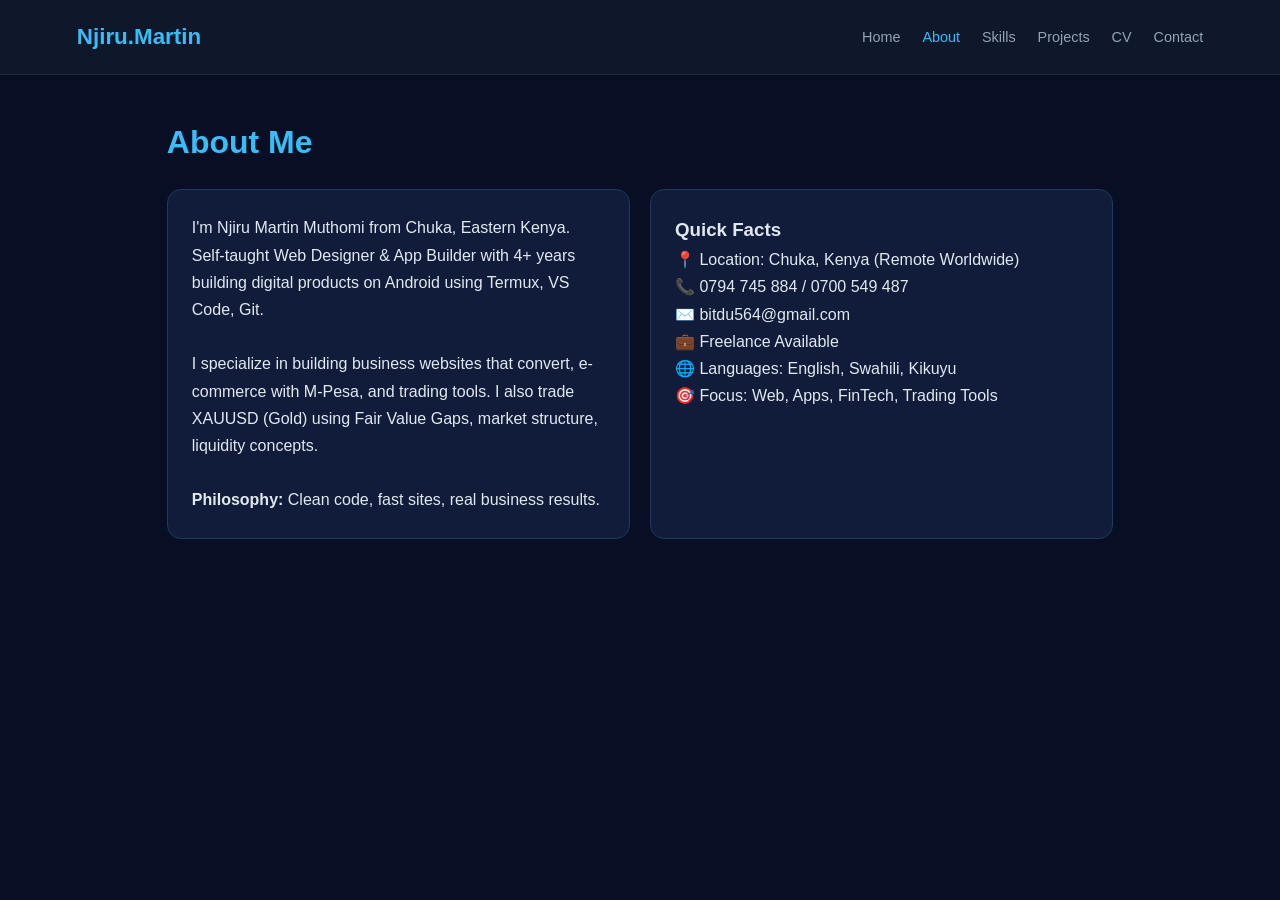
==== about.html @ 204bd2c3 "Comprehensive multi-page portfolio" ====
<!DOCTYPE html><html><head><meta charset="UTF-8"><meta name="viewport" content="width=device-width,initial-scale=1"><title>About - Martin</title><link rel="stylesheet" href="style.css"></head><body>
<nav><div class="logo">Njiru.Martin</div><div class="links"><a href="index.html">Home</a><a class="active" href="about.html">About</a><a href="skills.html">Skills</a><a href="projects.html">Projects</a><a href="cv.html">CV</a><a href="contact.html">Contact</a></div></nav>
<div class="container"><h2 class="section-title">About Me</h2><div class="grid2"><div class="card"><p>I'm Njiru Martin Muthomi from Chuka, Eastern Kenya. Self-taught Web Designer & App Builder with 4+ years building digital products on Android using Termux, VS Code, Git.</p><br><p>I specialize in building business websites that convert, e-commerce with M-Pesa, and trading tools. I also trade XAUUSD (Gold) using Fair Value Gaps, market structure, liquidity concepts.</p><br><p><b>Philosophy:</b> Clean code, fast sites, real business results.</p></div><div class="card"><h3>Quick Facts</h3><p>📍 Location: Chuka, Kenya (Remote Worldwide)<br>📞 0794 745 884 / 0700 549 487<br>✉️ bitdu564@gmail.com<br>💼 Freelance Available<br>🌐 Languages: English, Swahili, Kikuyu<br>🎯 Focus: Web, Apps, FinTech, Trading Tools</p></div></div></div>
</body></html>
---- style.css ----
*{margin:0;padding:0;box-sizing:border-box;font-family:'Poppins',sans-serif}
body{background:#080e24;color:#e2e8f0;line-height:1.7}
a{color:#38bdf8;text-decoration:none}
nav{display:flex;justify-content:space-between;align-items:center;padding:18px 6%;background:#0f172a;position:sticky;top:0;z-index:100;border-bottom:1px solid #1e293b}
nav .logo{font-weight:800;color:#38bdf8;font-size:1.4rem}
nav .links a{margin-left:22px;color:#94a3b8;font-size:0.9rem}
nav .links a.active, nav .links a:hover{color:#38bdf8}
.container{max-width:1100px;margin:0 auto;padding:40px 6%}
.hero{display:grid;grid-template-columns:1.2fr 0.8fr;gap:40px;align-items:center;padding:80px 6%}
.hero img{width:320px;height:320px;border-radius:20px;object-fit:cover;border:3px solid #38bdf8;box-shadow:0 10px 40px rgba(56,189,248,0.2)}
.hero h1{font-size:3rem;line-height:1.1}
.hero h1 span{color:#38bdf8}
.btn{background:#38bdf8;color:#080e24;padding:12px 26px;border-radius:10px;font-weight:700;display:inline-block;margin-top:12px;margin-right:10px}
.btn-outline{border:1px solid #38bdf8;color:#38bdf8;background:transparent}
.card{background:#101c3a;border:1px solid #1e3a5f;border-radius:14px;padding:24px;margin-bottom:18px}
.grid2{display:grid;grid-template-columns:1fr 1fr;gap:20px}
.grid3{display:grid;grid-template-columns:repeat(auto-fit,minmax(280px,1fr));gap:20px}
.tag{border:1px solid #38bdf855;background:#0a1228;padding:5px 12px;border-radius:20px;font-size:0.78rem;margin:4px;display:inline-block}
.section-title{font-size:2rem;color:#38bdf8;margin-bottom:20px}
.timeline{border-left:2px solid #1e3a5f;padding-left:20px;margin-left:10px}
.timeline-item{margin-bottom:28px;position:relative}
.timeline-item::before{content:'';width:12px;height:12px;background:#38bdf8;border-radius:50%;position:absolute;left:-27px;top:6px}
@media(max-width:800px){.hero{grid-template-columns:1fr;text-align:center}.hero img{width:200px;height:200px;margin:0 auto}.grid2{grid-template-columns:1fr}nav .links{display:none}}
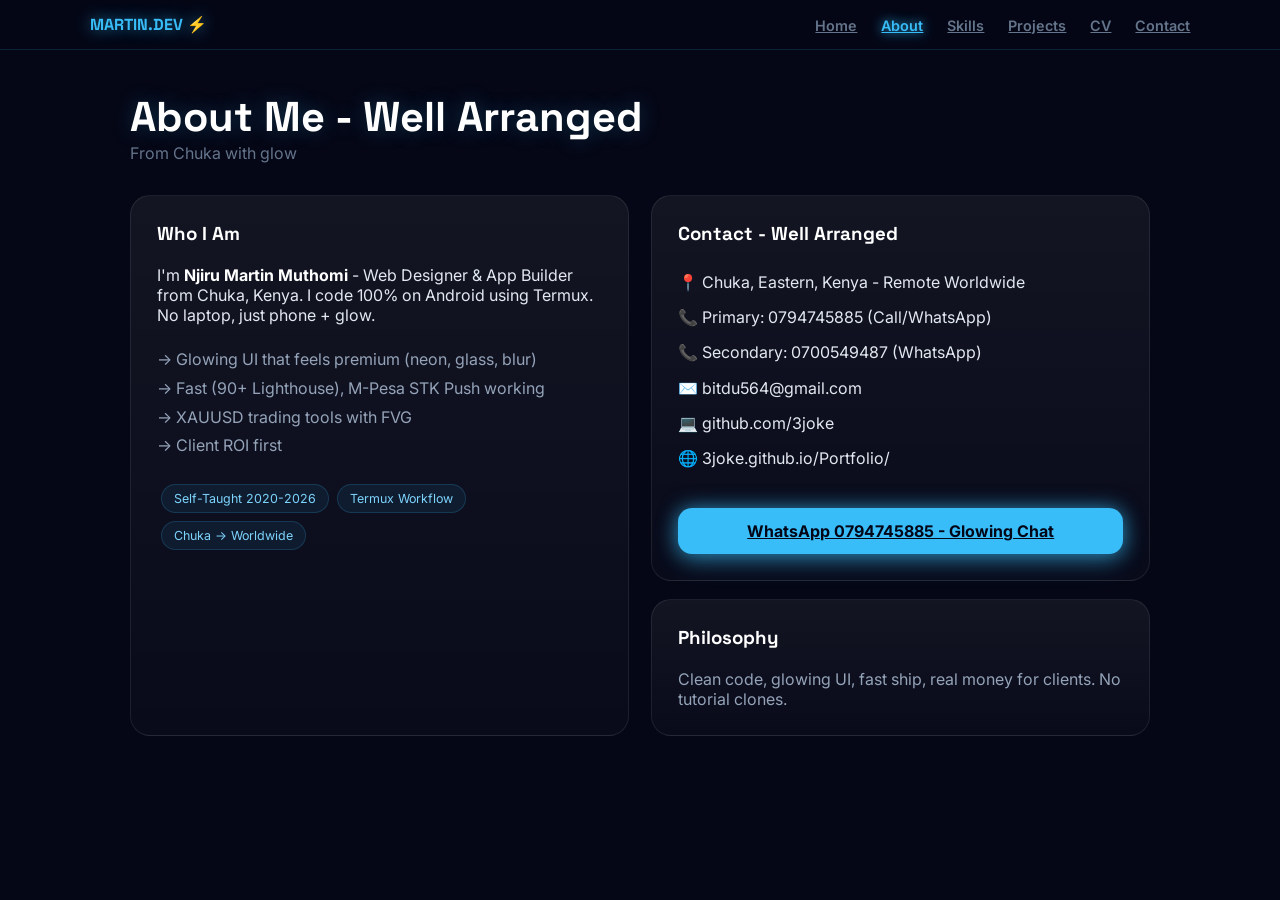
==== commit 01e70707: "FULL GLOWING REBUILD via python - 15 skills detailed CV 0794745885 0700549487" ====
--- a/about.html
+++ b/about.html
@@ -1,4 +1,3 @@
 <!DOCTYPE html><html><head><meta charset="UTF-8"><meta name="viewport" content="width=device-width,initial-scale=1"><title>About - Martin</title><link rel="stylesheet" href="style.css"></head><body>
-<nav><div class="logo">Njiru.Martin</div><div class="links"><a href="index.html">Home</a><a class="active" href="about.html">About</a><a href="skills.html">Skills</a><a href="projects.html">Projects</a><a href="cv.html">CV</a><a href="contact.html">Contact</a></div></nav>
-<div class="container"><h2 class="section-title">About Me</h2><div class="grid2"><div class="card"><p>I'm Njiru Martin Muthomi from Chuka, Eastern Kenya. Self-taught Web Designer & App Builder with 4+ years building digital products on Android using Termux, VS Code, Git.</p><br><p>I specialize in building business websites that convert, e-commerce with M-Pesa, and trading tools. I also trade XAUUSD (Gold) using Fair Value Gaps, market structure, liquidity concepts.</p><br><p><b>Philosophy:</b> Clean code, fast sites, real business results.</p></div><div class="card"><h3>Quick Facts</h3><p>📍 Location: Chuka, Kenya (Remote Worldwide)<br>📞 0794 745 884 / 0700 549 487<br>✉️ bitdu564@gmail.com<br>💼 Freelance Available<br>🌐 Languages: English, Swahili, Kikuyu<br>🎯 Focus: Web, Apps, FinTech, Trading Tools</p></div></div></div>
-</body></html>
+<nav><div class="logo">MARTIN.DEV ⚡</div><div class="links"><a href="index.html">Home</a><a class="active" href="about.html">About</a><a href="skills.html">Skills</a><a href="projects.html">Projects</a><a href="cv.html">CV</a><a href="contact.html">Contact</a></div></nav>
+<div class="container"><h2 class="section-title">About Me - Well Arranged</h2><p class="section-sub">From Chuka with glow</p><div class="grid2"><div class="glow-card"><h3 style="color:white">Who I Am</h3><br><p>I'm <b style="color:white">Njiru Martin Muthomi</b> - Web Designer & App Builder from Chuka, Kenya. I code 100% on Android using Termux. No laptop, just phone + glow.</p><br><p style="color:#94a3b8;line-height:1.8">→ Glowing UI that feels premium (neon, glass, blur)<br>→ Fast (90+ Lighthouse), M-Pesa STK Push working<br>→ XAUUSD trading tools with FVG<br>→ Client ROI first</p><br><span class="tag">Self-Taught 2020-2026</span><span class="tag">Termux Workflow</span><span class="tag">Chuka → Worldwide</span></div><div><div class="glow-card"><h3 style="color:white">Contact - Well Arranged</h3><br><p style="line-height:2.2">📍 Chuka, Eastern, Kenya - Remote Worldwide<br>📞 Primary: 0794745885 (Call/WhatsApp)<br>📞 Secondary: 0700549487 (WhatsApp)<br>✉️ bitdu564@gmail.com<br>💻 github.com/3joke<br>🌐 3joke.github.io/Portfolio/</p><br><a href="https://wa.me/254794745885" class="btn btn-primary" style="width:100%;text-align:center">WhatsApp 0794745885 - Glowing Chat</a></div><div class="glow-card" style="margin-top:18px"><h3 style="color:white">Philosophy</h3><br><p style="color:#94a3b8">Clean code, glowing UI, fast ship, real money for clients. No tutorial clones.</p></div></div></div></div></body></html>
--- a/style.css
+++ b/style.css
@@ -1,23 +1,29 @@
-*{margin:0;padding:0;box-sizing:border-box;font-family:'Poppins',sans-serif}
-body{background:#080e24;color:#e2e8f0;line-height:1.7}
-a{color:#38bdf8;text-decoration:none}
-nav{display:flex;justify-content:space-between;align-items:center;padding:18px 6%;background:#0f172a;position:sticky;top:0;z-index:100;border-bottom:1px solid #1e293b}
-nav .logo{font-weight:800;color:#38bdf8;font-size:1.4rem}
-nav .links a{margin-left:22px;color:#94a3b8;font-size:0.9rem}
-nav .links a.active, nav .links a:hover{color:#38bdf8}
-.container{max-width:1100px;margin:0 auto;padding:40px 6%}
-.hero{display:grid;grid-template-columns:1.2fr 0.8fr;gap:40px;align-items:center;padding:80px 6%}
-.hero img{width:320px;height:320px;border-radius:20px;object-fit:cover;border:3px solid #38bdf8;box-shadow:0 10px 40px rgba(56,189,248,0.2)}
-.hero h1{font-size:3rem;line-height:1.1}
-.hero h1 span{color:#38bdf8}
-.btn{background:#38bdf8;color:#080e24;padding:12px 26px;border-radius:10px;font-weight:700;display:inline-block;margin-top:12px;margin-right:10px}
-.btn-outline{border:1px solid #38bdf8;color:#38bdf8;background:transparent}
-.card{background:#101c3a;border:1px solid #1e3a5f;border-radius:14px;padding:24px;margin-bottom:18px}
-.grid2{display:grid;grid-template-columns:1fr 1fr;gap:20px}
-.grid3{display:grid;grid-template-columns:repeat(auto-fit,minmax(280px,1fr));gap:20px}
-.tag{border:1px solid #38bdf855;background:#0a1228;padding:5px 12px;border-radius:20px;font-size:0.78rem;margin:4px;display:inline-block}
-.section-title{font-size:2rem;color:#38bdf8;margin-bottom:20px}
-.timeline{border-left:2px solid #1e3a5f;padding-left:20px;margin-left:10px}
-.timeline-item{margin-bottom:28px;position:relative}
-.timeline-item::before{content:'';width:12px;height:12px;background:#38bdf8;border-radius:50%;position:absolute;left:-27px;top:6px}
-@media(max-width:800px){.hero{grid-template-columns:1fr;text-align:center}.hero img{width:200px;height:200px;margin:0 auto}.grid2{grid-template-columns:1fr}nav .links{display:none}}
+@import url('https://fonts.googleapis.com/css2?family=Space+Grotesk:wght@700&family=Inter:wght@400;600&display=swap');
+*{margin:0;padding:0;box-sizing:border-box}body{font-family:'Inter',sans-serif;background:#050716;color:#e2e8f0;overflow-x:hidden}
+h1,h2,h3,.logo{font-family:'Space Grotesk',sans-serif}
+nav{position:fixed;top:0;width:100%;z-index:999;display:flex;justify-content:space-between;align-items:center;padding:14px 7%;background:rgba(5,7,22,0.9);backdrop-filter:blur(14px);border-bottom:1px solid rgba(56,189,248,0.15)}
+.logo{color:#38bdf8;font-weight:700;text-shadow:0 0 15px rgba(56,189,248,0.7)}
+.links a{margin-left:24px;color:#64748b;font-weight:600;font-size:0.9rem;transition:0.3s}.links a:hover,.links a.active{color:#38bdf8;text-shadow:0 0 12px #38bdf8}
+.hero{min-height:100vh;display:grid;grid-template-columns:1.15fr 0.85fr;align-items:center;padding:120px 7% 70px;gap:50px;background:radial-gradient(600px at 20% 10%,rgba(56,189,248,0.12),transparent),radial-gradient(800px at 80% 90%,rgba(129,140,248,0.1),transparent)}
+.hero h1{font-size:clamp(2.4rem,5vw,4rem);line-height:.95;color:white;text-shadow:0 0 25px rgba(56,189,248,0.2)}
+.hero h1 span{background:linear-gradient(90deg,#38bdf8,#818cf8,#38bdf8);background-size:200%;-webkit-background-clip:text;-webkit-text-fill-color:transparent;animation:gMove 3s linear infinite;filter:drop-shadow(0 0 20px rgba(56,189,248,0.6))}
+@keyframes gMove{0%{background-position:0%}100%{background-position:200%}}
+.hero p{margin:20px 0;color:#94a3b8;font-size:1.08rem;max-width:560px;line-height:1.6}
+.pill{border:1px solid rgba(56,189,248,0.25);background:rgba(56,189,248,0.08);color:#7dd3fc;padding:7px 14px;border-radius:100px;font-size:0.8rem;margin:4px;display:inline-block;box-shadow:0 0 12px rgba(56,189,248,0.15)}
+.btn{padding:13px 28px;border-radius:14px;font-weight:700;display:inline-block;transition:0.3s;margin:12px 12px 0 0}
+.btn-primary{background:#38bdf8;color:#020617;box-shadow:0 0 20px rgba(56,189,248,0.6),0 8px 24px rgba(56,189,248,0.3)}
+.btn-primary:hover{transform:translateY(-2px);box-shadow:0 0 35px rgba(56,189,248,0.9)}
+.btn-ghost{border:1px solid rgba(255,255,255,0.15);color:white}
+.hero-img-wrap{position:relative;display:flex;justify-content:center}
+.hero-img-wrap img{width:360px;height:470px;object-fit:cover;border-radius:28px;border:2px solid rgba(56,189,248,0.35);box-shadow:0 0 45px rgba(56,189,248,0.4),0 20px 60px rgba(0,0,0,0.6);animation:floatG 4s ease-in-out infinite}
+@keyframes floatG{0%,100%{transform:translateY(0)}50%{transform:translateY(-10px);box-shadow:0 0 65px rgba(56,189,248,0.6)}}
+.glow-card{background:linear-gradient(180deg,rgba(255,255,255,0.06),rgba(255,255,255,0.02));border:1px solid rgba(255,255,255,0.08);border-radius:20px;padding:26px;transition:0.35s}
+.glow-card:hover{border-color:rgba(56,189,248,0.35);transform:translateY(-4px);box-shadow:0 0 30px rgba(56,189,248,0.12)}
+.container{max-width:1200px;margin:0 auto;padding:90px 7% 40px}
+.section-title{font-size:2.6rem;color:white;text-shadow:0 0 20px rgba(56,189,248,0.25)}
+.section-sub{color:#64748b;margin-bottom:32px}
+.grid2{display:grid;grid-template-columns:1fr 1fr;gap:22px}.grid3{display:grid;grid-template-columns:repeat(auto-fit,minmax(300px,1fr));gap:22px}
+.tag{border:1px solid rgba(56,189,248,0.18);background:rgba(56,189,248,0.08);color:#7dd3fc;padding:6px 12px;border-radius:100px;font-size:0.78rem;margin:4px;display:inline-block}
+.timeline{border-left:2px solid rgba(56,189,248,0.15);padding-left:22px}
+.timeline-item{margin-bottom:24px;position:relative}.timeline-item::before{content:'';position:absolute;left:-29px;top:4px;width:12px;height:12px;background:#38bdf8;border-radius:50%;box-shadow:0 0 12px #38bdf8}
+@media(max-width:900px){.hero{grid-template-columns:1fr;text-align:center}.hero-img-wrap img{width:300px;height:380px}.grid2{grid-template-columns:1fr}nav .links{display:none}}
